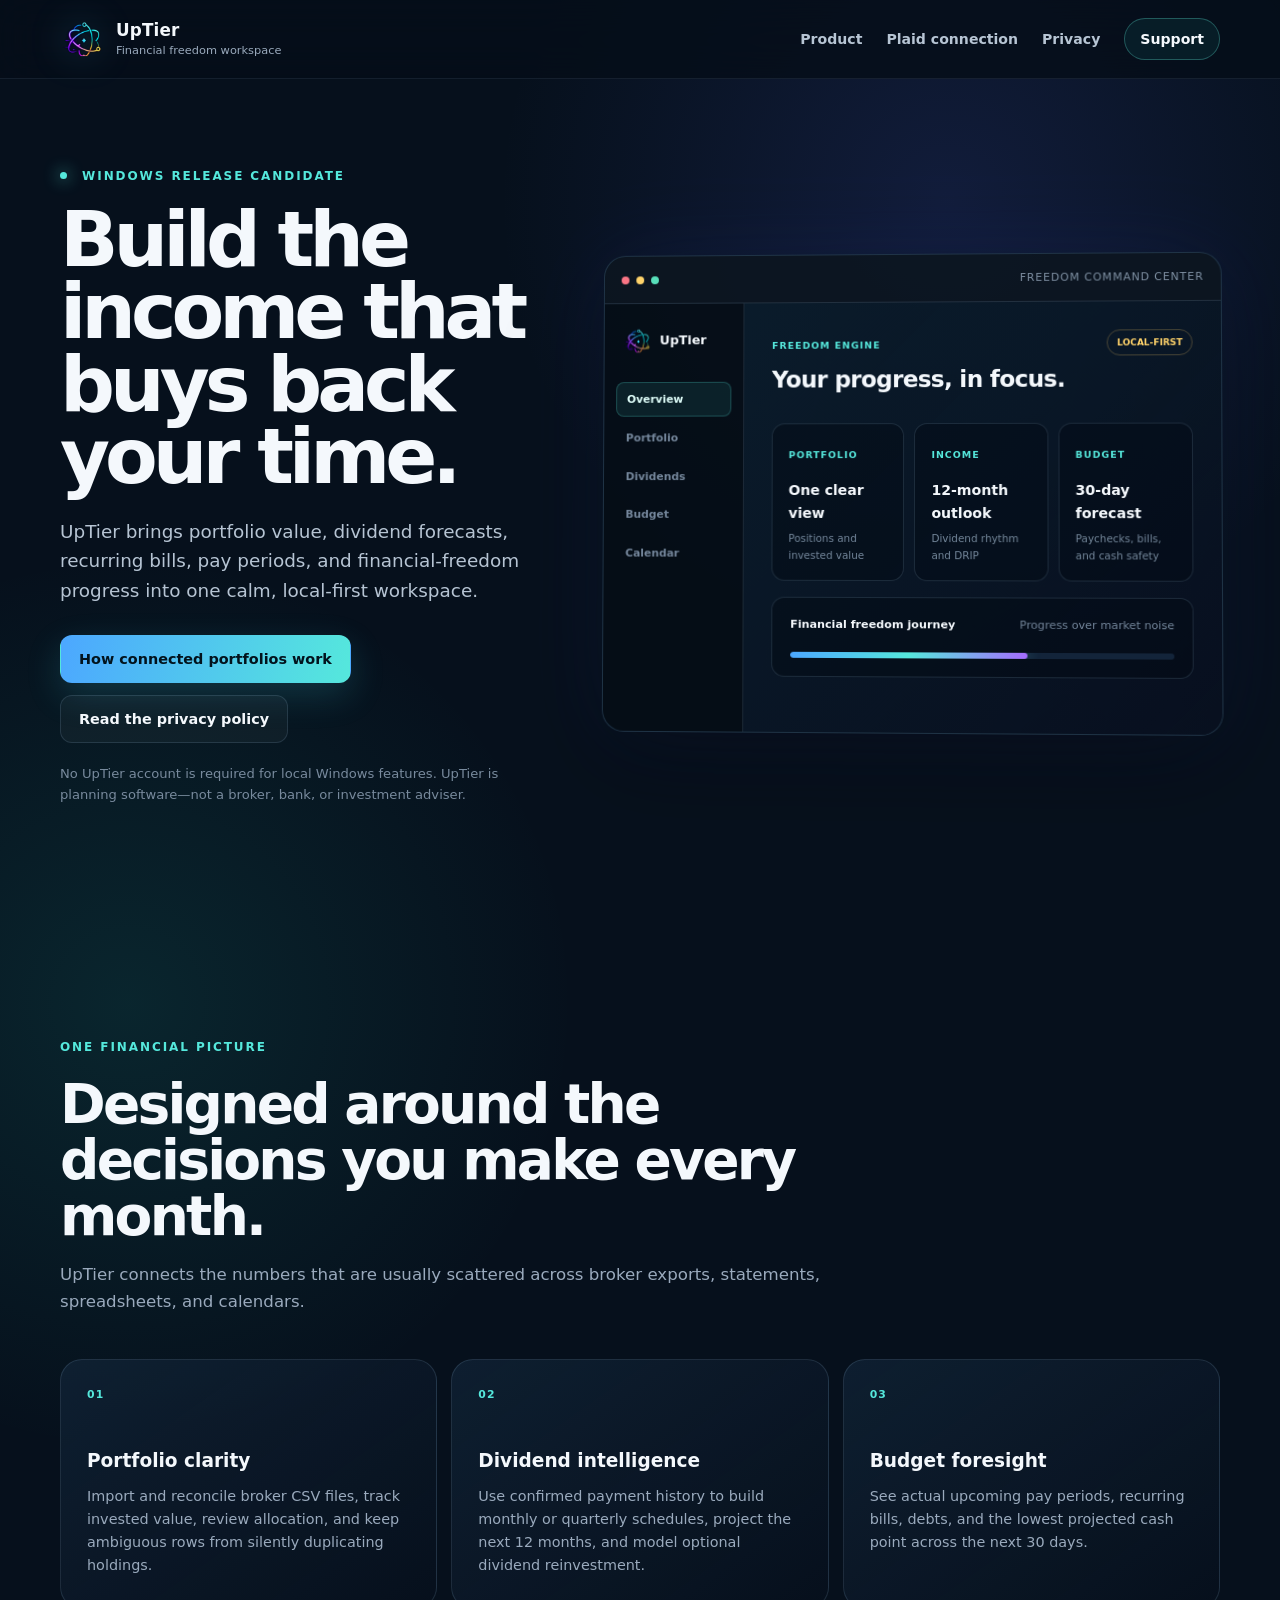
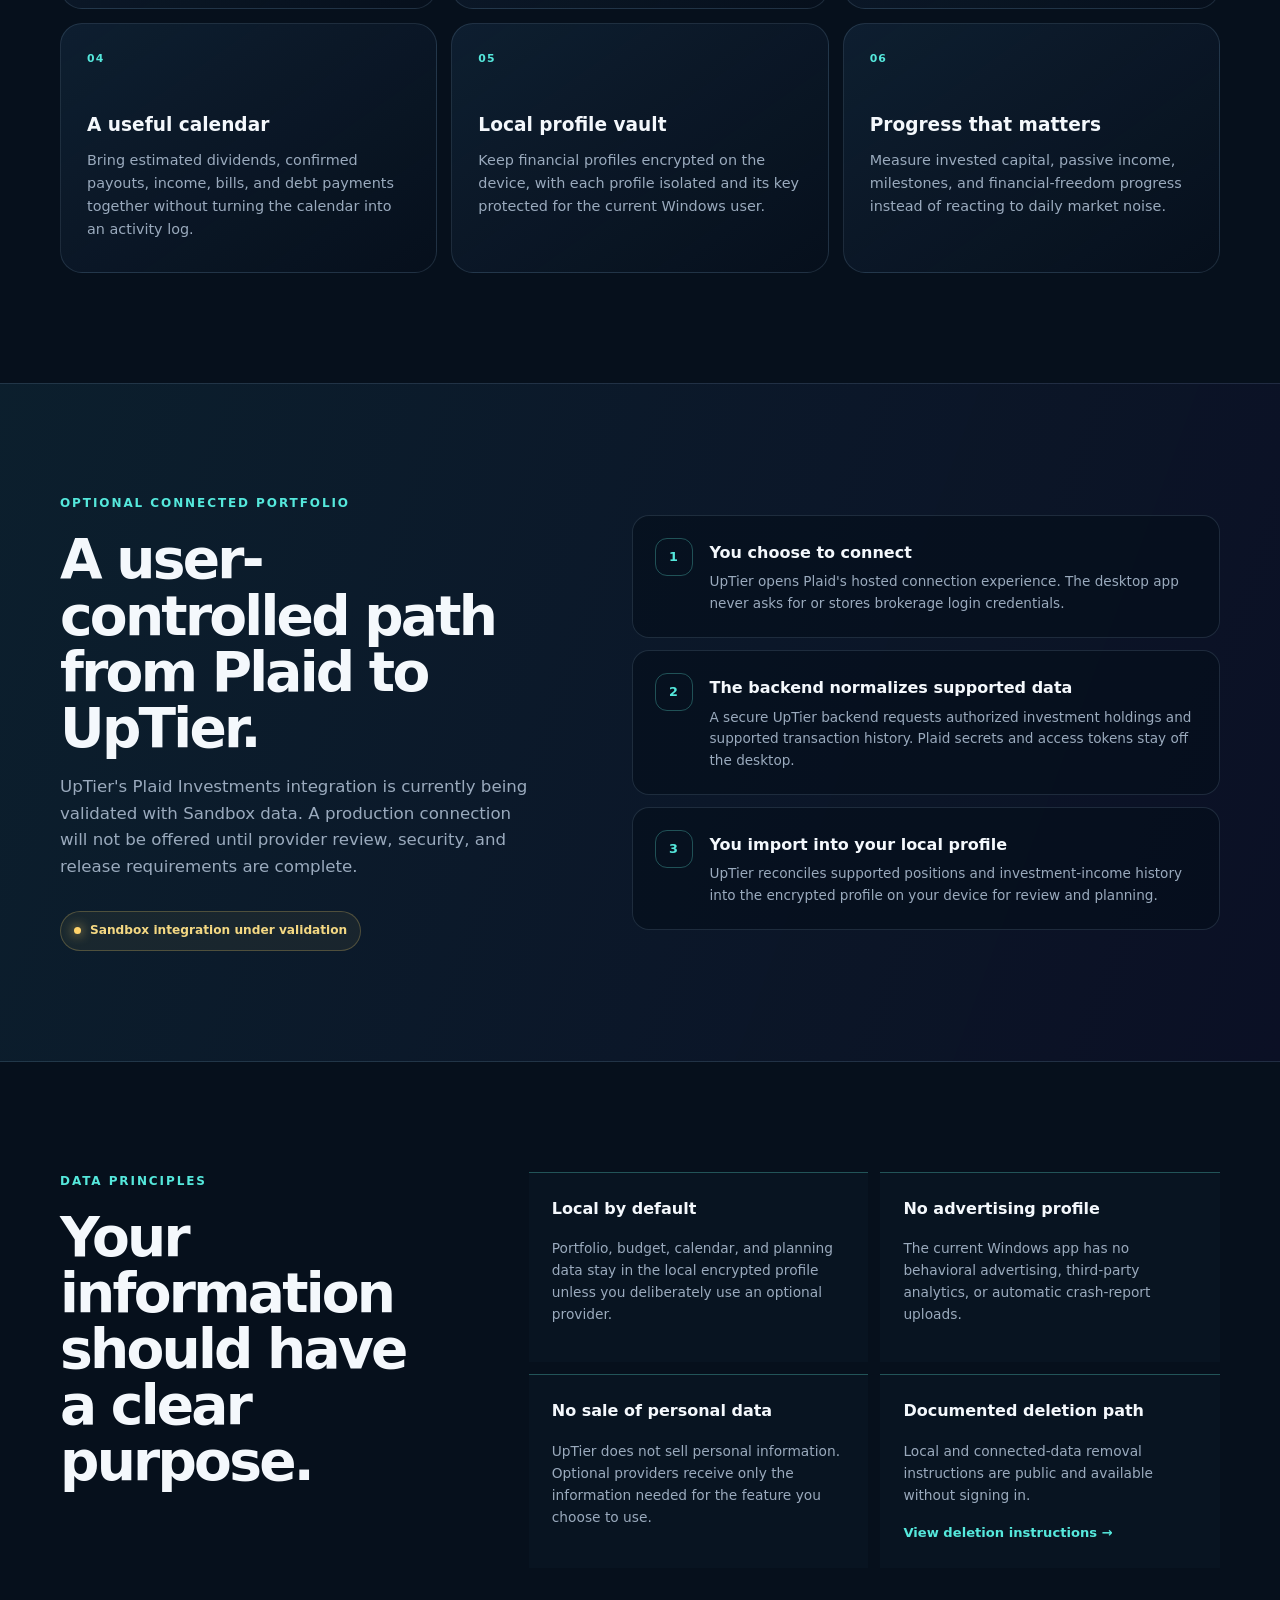
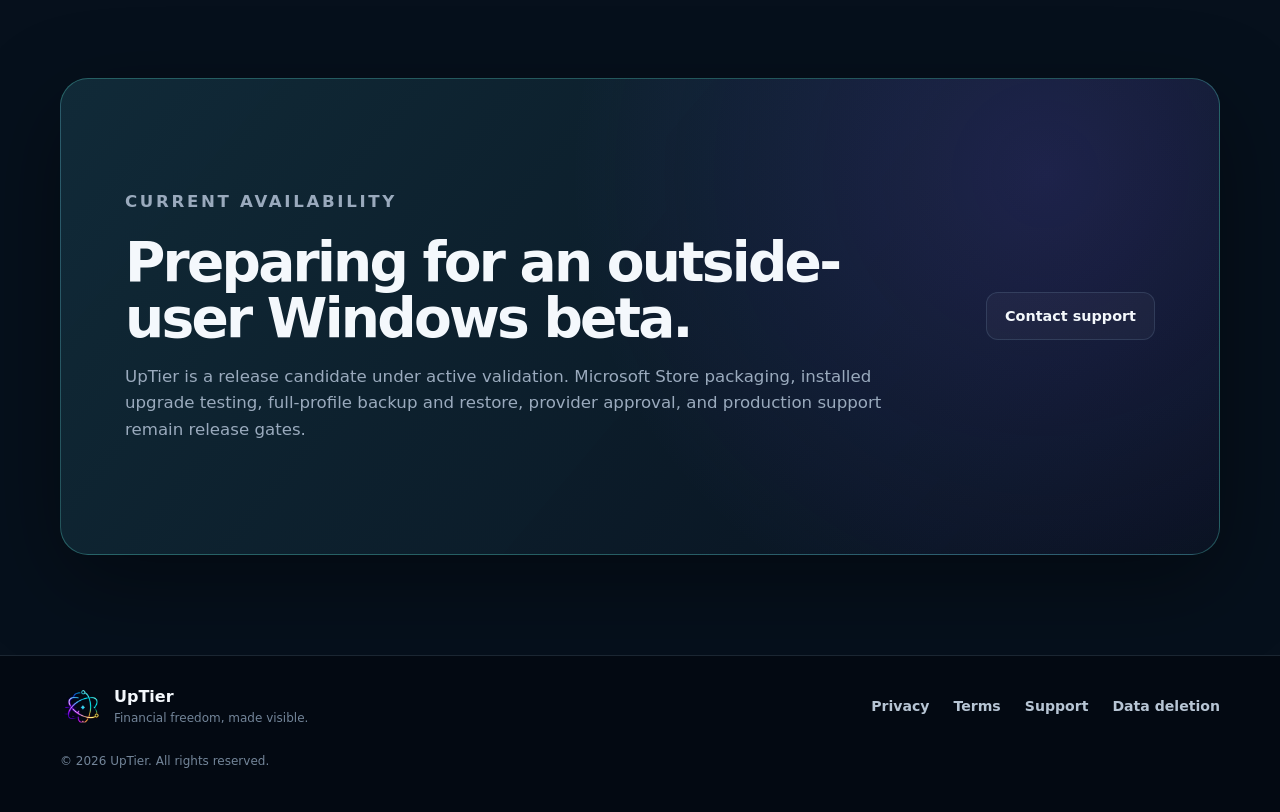
==== index.html @ ca370912 "Publish UpTier public website" ====
<!doctype html>
<html lang="en">
  <head>
    <meta charset="utf-8" />
    <meta name="viewport" content="width=device-width, initial-scale=1" />
    <meta name="theme-color" content="#07111f" />
    <meta name="description" content="UpTier is a local-first financial freedom workspace for portfolio, dividend, budget, and calendar planning." />
    <meta property="og:title" content="UpTier | Financial freedom, made visible" />
    <meta property="og:description" content="A local-first Windows workspace for understanding your portfolio, dividend income, budget, and progress." />
    <meta property="og:type" content="website" />
    <meta property="og:url" content="https://dhunter6409.github.io/uptier-site/" />
    <meta property="og:image" content="https://dhunter6409.github.io/uptier-site/assets/uptier-mark.png" />
    <link rel="canonical" href="https://dhunter6409.github.io/uptier-site/" />
    <link rel="icon" type="image/png" href="assets/uptier-mark.png" />
    <link rel="stylesheet" href="styles.css" />
    <title>UpTier | Financial freedom, made visible</title>
  </head>
  <body>
    <a class="skip-link" href="#main">Skip to content</a>
    <header class="site-header">
      <div class="shell nav-wrap">
        <a class="brand" href="./" aria-label="UpTier home">
          <img src="assets/uptier-mark.png" alt="" width="44" height="44" />
          <span><strong>UpTier</strong><small>Financial freedom workspace</small></span>
        </a>
        <nav aria-label="Primary navigation">
          <a href="#product">Product</a>
          <a href="#plaid">Plaid connection</a>
          <a href="privacy/">Privacy</a>
          <a class="nav-cta" href="support/">Support</a>
        </nav>
      </div>
    </header>

    <main id="main">
      <section class="hero shell">
        <div class="hero-copy">
          <p class="eyebrow"><span></span> Windows release candidate</p>
          <h1>Build the income that buys back your time.</h1>
          <p class="hero-lede">UpTier brings portfolio value, dividend forecasts, recurring bills, pay periods, and financial-freedom progress into one calm, local-first workspace.</p>
          <div class="actions">
            <a class="button primary" href="#plaid">How connected portfolios work</a>
            <a class="button secondary" href="privacy/">Read the privacy policy</a>
          </div>
          <p class="hero-note">No UpTier account is required for local Windows features. UpTier is planning software—not a broker, bank, or investment adviser.</p>
        </div>

        <div class="product-window" aria-label="Illustration of the UpTier product workspace">
          <div class="window-bar"><i></i><i></i><i></i><span>Freedom command center</span></div>
          <div class="window-body">
            <aside aria-hidden="true">
              <div class="mini-brand"><img src="assets/uptier-mark.png" alt="" /><b>UpTier</b></div>
              <span class="active">Overview</span><span>Portfolio</span><span>Dividends</span><span>Budget</span><span>Calendar</span>
            </aside>
            <div class="window-content">
              <div class="preview-heading"><div><small>FREEDOM ENGINE</small><h2>Your progress, in focus.</h2></div><b>Local-first</b></div>
              <div class="metric-grid">
                <article><small>PORTFOLIO</small><strong>One clear view</strong><span>Positions and invested value</span></article>
                <article><small>INCOME</small><strong>12-month outlook</strong><span>Dividend rhythm and DRIP</span></article>
                <article><small>BUDGET</small><strong>30-day forecast</strong><span>Paychecks, bills, and cash safety</span></article>
              </div>
              <div class="preview-track"><div class="track-label"><b>Financial freedom journey</b><span>Progress over market noise</span></div><div class="track-line"><i></i></div></div>
            </div>
          </div>
        </div>
      </section>

      <section id="product" class="section shell">
        <div class="section-heading">
          <p class="eyebrow">ONE FINANCIAL PICTURE</p>
          <h2>Designed around the decisions you make every month.</h2>
          <p>UpTier connects the numbers that are usually scattered across broker exports, statements, spreadsheets, and calendars.</p>
        </div>
        <div class="feature-grid">
          <article class="feature-card"><span class="feature-number">01</span><h3>Portfolio clarity</h3><p>Import and reconcile broker CSV files, track invested value, review allocation, and keep ambiguous rows from silently duplicating holdings.</p></article>
          <article class="feature-card"><span class="feature-number">02</span><h3>Dividend intelligence</h3><p>Use confirmed payment history to build monthly or quarterly schedules, project the next 12 months, and model optional dividend reinvestment.</p></article>
          <article class="feature-card"><span class="feature-number">03</span><h3>Budget foresight</h3><p>See actual upcoming pay periods, recurring bills, debts, and the lowest projected cash point across the next 30 days.</p></article>
          <article class="feature-card"><span class="feature-number">04</span><h3>A useful calendar</h3><p>Bring estimated dividends, confirmed payouts, income, bills, and debt payments together without turning the calendar into an activity log.</p></article>
          <article class="feature-card"><span class="feature-number">05</span><h3>Local profile vault</h3><p>Keep financial profiles encrypted on the device, with each profile isolated and its key protected for the current Windows user.</p></article>
          <article class="feature-card"><span class="feature-number">06</span><h3>Progress that matters</h3><p>Measure invested capital, passive income, milestones, and financial-freedom progress instead of reacting to daily market noise.</p></article>
        </div>
      </section>

      <section id="plaid" class="section plaid-section">
        <div class="shell plaid-layout">
          <div>
            <p class="eyebrow">OPTIONAL CONNECTED PORTFOLIO</p>
            <h2>A user-controlled path from Plaid to UpTier.</h2>
            <p class="section-copy">UpTier's Plaid Investments integration is currently being validated with Sandbox data. A production connection will not be offered until provider review, security, and release requirements are complete.</p>
            <div class="status-pill"><span></span> Sandbox integration under validation</div>
          </div>
          <ol class="connection-steps">
            <li><span>1</span><div><h3>You choose to connect</h3><p>UpTier opens Plaid's hosted connection experience. The desktop app never asks for or stores brokerage login credentials.</p></div></li>
            <li><span>2</span><div><h3>The backend normalizes supported data</h3><p>A secure UpTier backend requests authorized investment holdings and supported transaction history. Plaid secrets and access tokens stay off the desktop.</p></div></li>
            <li><span>3</span><div><h3>You import into your local profile</h3><p>UpTier reconciles supported positions and investment-income history into the encrypted profile on your device for review and planning.</p></div></li>
          </ol>
        </div>
      </section>

      <section class="section shell trust-layout">
        <div class="section-heading compact"><p class="eyebrow">DATA PRINCIPLES</p><h2>Your information should have a clear purpose.</h2></div>
        <div class="trust-grid">
          <article><h3>Local by default</h3><p>Portfolio, budget, calendar, and planning data stay in the local encrypted profile unless you deliberately use an optional provider.</p></article>
          <article><h3>No advertising profile</h3><p>The current Windows app has no behavioral advertising, third-party analytics, or automatic crash-report uploads.</p></article>
          <article><h3>No sale of personal data</h3><p>UpTier does not sell personal information. Optional providers receive only the information needed for the feature you choose to use.</p></article>
          <article><h3>Documented deletion path</h3><p>Local and connected-data removal instructions are public and available without signing in.</p><a href="data-deletion/">View deletion instructions →</a></article>
        </div>
      </section>

      <section class="section shell readiness-card">
        <div><p class="eyebrow">CURRENT AVAILABILITY</p><h2>Preparing for an outside-user Windows beta.</h2><p>UpTier is a release candidate under active validation. Microsoft Store packaging, installed upgrade testing, full-profile backup and restore, provider approval, and production support remain release gates.</p></div>
        <a class="button secondary" href="support/">Contact support</a>
      </section>
    </main>

    <footer>
      <div class="shell footer-grid">
        <div class="footer-brand"><img src="assets/uptier-mark.png" alt="" width="42" height="42" /><div><b>UpTier</b><span>Financial freedom, made visible.</span></div></div>
        <nav aria-label="Legal and support"><a href="privacy/">Privacy</a><a href="terms/">Terms</a><a href="support/">Support</a><a href="data-deletion/">Data deletion</a></nav>
        <p>© 2026 UpTier. All rights reserved.</p>
      </div>
    </footer>
  </body>
</html>
---- styles.css ----
:root {
  --bg: #06101c;
  --bg-deep: #030912;
  --surface: rgba(13, 27, 45, .78);
  --surface-solid: #0c1a2b;
  --line: rgba(152, 183, 215, .16);
  --line-strong: rgba(92, 231, 214, .3);
  --text: #f4f8fc;
  --muted: #9aaabd;
  --cyan: #55e8dc;
  --blue: #4ca7ff;
  --violet: #a66cff;
  --gold: #ffd36a;
  --shadow: 0 28px 90px rgba(0, 0, 0, .38);
  --radius: 22px;
  font-family: Inter, ui-sans-serif, system-ui, -apple-system, BlinkMacSystemFont, "Segoe UI", sans-serif;
  color: var(--text);
  background: var(--bg);
  color-scheme: dark;
}

* { box-sizing: border-box; }
html { scroll-behavior: smooth; }
body { margin: 0; min-width: 320px; background: radial-gradient(circle at 74% 5%, rgba(69, 84, 198, .18), transparent 28rem), radial-gradient(circle at 10% 25%, rgba(37, 212, 191, .11), transparent 28rem), var(--bg); line-height: 1.6; }
a { color: inherit; }
img { display: block; max-width: 100%; }
.shell { width: min(1160px, calc(100% - 40px)); margin-inline: auto; }
.skip-link { position: fixed; left: 12px; top: -80px; z-index: 20; padding: 10px 14px; border-radius: 8px; background: white; color: #07111f; }
.skip-link:focus { top: 12px; }

.site-header { position: sticky; top: 0; z-index: 10; border-bottom: 1px solid rgba(159, 189, 219, .1); background: rgba(5, 14, 25, .82); backdrop-filter: blur(20px); }
.nav-wrap { min-height: 78px; display: flex; align-items: center; justify-content: space-between; gap: 28px; }
.brand { display: inline-flex; align-items: center; gap: 12px; text-decoration: none; }
.brand img { filter: drop-shadow(0 0 18px rgba(90, 220, 255, .28)); }
.brand span { display: grid; line-height: 1.15; }
.brand strong { font-size: 1.05rem; letter-spacing: .01em; }
.brand small { margin-top: 4px; color: var(--muted); font-size: .71rem; }
.site-header nav, footer nav { display: flex; flex-wrap: wrap; align-items: center; gap: 24px; }
.site-header nav a, footer nav a { color: #b7c5d4; font-size: .88rem; font-weight: 650; text-decoration: none; }
.site-header nav a:hover, .site-header nav a:focus-visible, footer nav a:hover, footer nav a:focus-visible { color: var(--cyan); }
.site-header .nav-cta { padding: 9px 15px; border: 1px solid var(--line-strong); border-radius: 999px; color: var(--text); background: rgba(53, 221, 204, .07); }

.hero { min-height: 760px; display: grid; grid-template-columns: .86fr 1.14fr; align-items: center; gap: 72px; padding-block: 88px 110px; }
.eyebrow { margin: 0 0 18px; color: var(--cyan); font-size: .75rem; font-weight: 850; letter-spacing: .16em; text-transform: uppercase; }
.eyebrow span { display: inline-block; width: 7px; height: 7px; margin: 0 9px 1px 0; border-radius: 50%; background: var(--cyan); box-shadow: 0 0 16px var(--cyan); }
h1, h2, h3, p { margin-top: 0; }
h1 { max-width: 680px; margin-bottom: 24px; font-size: clamp(3.2rem, 6vw, 5.8rem); line-height: .94; letter-spacing: -.065em; }
.hero-lede { max-width: 610px; margin-bottom: 30px; color: #b6c4d3; font-size: 1.15rem; }
.actions { display: flex; flex-wrap: wrap; gap: 12px; margin-bottom: 20px; }
.button { display: inline-flex; align-items: center; justify-content: center; min-height: 48px; padding: 11px 18px; border: 1px solid transparent; border-radius: 12px; font-size: .9rem; font-weight: 800; text-decoration: none; transition: transform .18s ease, border-color .18s ease, background .18s ease; }
.button:hover { transform: translateY(-2px); }
.button:focus-visible, a:focus-visible { outline: 3px solid rgba(85, 232, 220, .45); outline-offset: 3px; }
.button.primary { background: linear-gradient(105deg, var(--blue), var(--cyan)); color: #02131d; box-shadow: 0 12px 35px rgba(61, 203, 220, .18); }
.button.secondary { border-color: var(--line); background: rgba(255, 255, 255, .035); color: var(--text); }
.hero-note { max-width: 600px; color: #788a9d; font-size: .82rem; }

.product-window { overflow: hidden; transform: perspective(1200px) rotateY(-2deg) rotateX(1deg); border: 1px solid rgba(125, 181, 222, .22); border-radius: 22px; background: rgba(5, 14, 26, .88); box-shadow: var(--shadow), 0 0 90px rgba(67, 93, 227, .12); }
.window-bar { height: 48px; display: flex; align-items: center; gap: 7px; padding: 0 17px; border-bottom: 1px solid var(--line); background: rgba(255, 255, 255, .025); }
.window-bar i { width: 8px; height: 8px; border-radius: 50%; background: #415167; }
.window-bar i:nth-child(1) { background: #fa7585; }.window-bar i:nth-child(2) { background: #ffd36a; }.window-bar i:nth-child(3) { background: #58dfba; }
.window-bar span { margin-left: auto; color: #7f90a3; font-size: .68rem; letter-spacing: .08em; text-transform: uppercase; }
.window-body { min-height: 430px; display: grid; grid-template-columns: 142px 1fr; }
.window-body aside { display: flex; flex-direction: column; gap: 5px; padding: 20px 12px; border-right: 1px solid var(--line); background: rgba(0, 0, 0, .12); }
.mini-brand { display: flex; align-items: center; gap: 8px; margin: 2px 6px 22px; font-size: .8rem; }.mini-brand img { width: 30px; height: 30px; }
.window-body aside > span { padding: 8px 10px; border-radius: 8px; color: #73859a; font-size: .68rem; font-weight: 750; }.window-body aside > span.active { border: 1px solid rgba(84, 231, 218, .24); background: rgba(84, 231, 218, .09); color: #dffefa; }
.window-content { padding: 28px; background: linear-gradient(135deg, rgba(11, 32, 48, .72), rgba(10, 16, 37, .45)); }
.preview-heading { display: flex; align-items: flex-start; justify-content: space-between; gap: 16px; margin-bottom: 26px; }.preview-heading small, .metric-grid small { color: var(--cyan); font-size: .59rem; font-weight: 850; letter-spacing: .11em; }.preview-heading h2 { margin: 4px 0 0; font-size: 1.45rem; letter-spacing: -.03em; }.preview-heading > b { padding: 5px 9px; border: 1px solid rgba(255, 211, 106, .25); border-radius: 999px; color: var(--gold); font-size: .56rem; text-transform: uppercase; }
.metric-grid { display: grid; grid-template-columns: repeat(3, 1fr); gap: 10px; }.metric-grid article { min-height: 132px; padding: 16px; border: 1px solid var(--line); border-radius: 13px; background: rgba(2, 9, 18, .42); }.metric-grid strong, .metric-grid span { display: block; }.metric-grid strong { margin: 14px 0 6px; font-size: .88rem; }.metric-grid span { color: #73869a; font-size: .65rem; }
.preview-track { margin-top: 16px; padding: 18px; border: 1px solid var(--line); border-radius: 13px; background: rgba(2, 9, 18, .42); }.track-label { display: flex; justify-content: space-between; gap: 16px; font-size: .7rem; }.track-label span { color: #728499; }.track-line { height: 6px; margin-top: 18px; overflow: hidden; border-radius: 99px; background: #13243a; }.track-line i { display: block; width: 62%; height: 100%; border-radius: inherit; background: linear-gradient(90deg, var(--blue), var(--cyan), var(--violet)); box-shadow: 0 0 14px rgba(87, 223, 221, .45); }

.section { padding-block: 110px; }
.section-heading { max-width: 760px; margin-bottom: 44px; }.section-heading.compact { max-width: 620px; }
.section-heading h2, .plaid-layout h2, .readiness-card h2, .legal h1 { margin-bottom: 18px; font-size: clamp(2.25rem, 4.3vw, 4rem); line-height: 1.02; letter-spacing: -.05em; }
.section-heading > p:last-child, .section-copy, .readiness-card p { color: var(--muted); font-size: 1.04rem; }
.feature-grid { display: grid; grid-template-columns: repeat(3, 1fr); gap: 14px; }
.feature-card { min-height: 250px; padding: 26px; border: 1px solid var(--line); border-radius: var(--radius); background: linear-gradient(145deg, rgba(18, 37, 57, .7), rgba(7, 16, 29, .58)); }
.feature-number { display: block; margin-bottom: 42px; color: var(--cyan); font-size: .68rem; font-weight: 850; letter-spacing: .1em; }.feature-card h3 { margin-bottom: 10px; font-size: 1.16rem; }.feature-card p { margin-bottom: 0; color: var(--muted); font-size: .9rem; }

.plaid-section { border-block: 1px solid var(--line); background: linear-gradient(110deg, rgba(23, 62, 81, .32), rgba(20, 17, 54, .35)); }
.plaid-layout { display: grid; grid-template-columns: .9fr 1.1fr; gap: 90px; align-items: center; }
.status-pill { display: inline-flex; align-items: center; gap: 9px; margin-top: 14px; padding: 9px 13px; border: 1px solid rgba(255, 211, 106, .24); border-radius: 999px; color: #f4d883; background: rgba(255, 211, 106, .06); font-size: .76rem; font-weight: 750; }.status-pill span { width: 7px; height: 7px; border-radius: 50%; background: var(--gold); box-shadow: 0 0 12px var(--gold); }
.connection-steps { display: grid; gap: 12px; margin: 0; padding: 0; list-style: none; }.connection-steps li { display: grid; grid-template-columns: 38px 1fr; gap: 17px; padding: 22px; border: 1px solid var(--line); border-radius: 17px; background: rgba(4, 13, 24, .55); }.connection-steps li > span { width: 38px; height: 38px; display: grid; place-items: center; border: 1px solid var(--line-strong); border-radius: 12px; color: var(--cyan); font-size: .8rem; font-weight: 850; }.connection-steps h3 { margin: 2px 0 6px; font-size: 1rem; }.connection-steps p { margin: 0; color: var(--muted); font-size: .85rem; }

.trust-layout { display: grid; grid-template-columns: .72fr 1.28fr; gap: 80px; }.trust-grid { display: grid; grid-template-columns: 1fr 1fr; gap: 12px; }.trust-grid article { padding: 23px; border-top: 1px solid var(--line-strong); background: rgba(12, 27, 45, .34); }.trust-grid h3 { font-size: 1rem; }.trust-grid p { color: var(--muted); font-size: .86rem; }.trust-grid a { color: var(--cyan); font-size: .82rem; font-weight: 750; text-decoration: none; }
.readiness-card { display: flex; align-items: center; justify-content: space-between; gap: 50px; margin-bottom: 100px; padding-inline: clamp(26px, 5vw, 64px); border: 1px solid var(--line-strong); border-radius: 28px; background: radial-gradient(circle at 85% 20%, rgba(113, 77, 231, .19), transparent 45%), linear-gradient(130deg, rgba(22, 54, 68, .7), rgba(8, 17, 31, .8)); box-shadow: var(--shadow); }.readiness-card > div { max-width: 760px; }.readiness-card p:last-child { margin-bottom: 0; }

footer { border-top: 1px solid var(--line); background: var(--bg-deep); }.footer-grid { min-height: 150px; display: grid; grid-template-columns: 1fr auto; align-items: center; gap: 24px; padding-block: 28px; }.footer-brand { display: flex; align-items: center; gap: 12px; }.footer-brand div { display: grid; }.footer-brand span, footer p { color: #738599; font-size: .75rem; }.footer p { grid-column: 1 / -1; margin: 0; }

.legal-hero { padding-block: 92px 48px; border-bottom: 1px solid var(--line); background: radial-gradient(circle at 70% 0, rgba(84, 123, 255, .16), transparent 35rem); }.legal-hero .eyebrow { margin-bottom: 16px; }.legal-hero h1 { max-width: 850px; }.legal-hero p { max-width: 760px; color: var(--muted); font-size: 1.05rem; }
.legal { display: grid; grid-template-columns: minmax(0, 760px) 250px; justify-content: space-between; gap: 80px; padding-block: 70px 110px; }.legal-content section { margin-bottom: 45px; scroll-margin-top: 110px; }.legal-content h2 { margin-bottom: 12px; font-size: 1.45rem; letter-spacing: -.025em; }.legal-content h3 { margin: 26px 0 8px; font-size: 1rem; }.legal-content p, .legal-content li { color: #a9b7c6; }.legal-content ul, .legal-content ol { padding-left: 22px; }.legal-content li { margin-bottom: 8px; }.legal-content a { color: var(--cyan); }.legal-aside { align-self: start; position: sticky; top: 110px; padding: 20px; border: 1px solid var(--line); border-radius: 16px; background: var(--surface); }.legal-aside strong { display: block; margin-bottom: 10px; }.legal-aside a { display: block; padding: 6px 0; color: var(--muted); font-size: .84rem; text-decoration: none; }.legal-aside a:hover { color: var(--cyan); }.notice { padding: 18px 20px; border-left: 3px solid var(--gold); border-radius: 0 12px 12px 0; background: rgba(255, 211, 106, .06); color: #e6d49a !important; }.support-actions { display: flex; flex-wrap: wrap; gap: 12px; margin-block: 25px; }

@media (max-width: 980px) {
  .hero { grid-template-columns: 1fr; min-height: auto; gap: 56px; }.hero-copy { max-width: 760px; }.product-window { transform: none; }.feature-grid { grid-template-columns: repeat(2, 1fr); }.plaid-layout, .trust-layout { grid-template-columns: 1fr; gap: 48px; }.trust-layout .section-heading { margin-bottom: 0; }.legal { grid-template-columns: 1fr; }.legal-aside { position: static; order: -1; display: flex; flex-wrap: wrap; gap: 3px 20px; }.legal-aside strong { width: 100%; }.legal-aside a { display: inline-block; }
}

@media (max-width: 720px) {
  .shell { width: min(100% - 28px, 1160px); }.nav-wrap { min-height: auto; padding-block: 12px; align-items: flex-start; }.site-header nav { justify-content: flex-end; gap: 6px 14px; }.site-header nav a { font-size: .76rem; }.site-header .nav-cta { padding: 2px 0; border: 0; background: transparent; color: #b7c5d4; }.brand small { display: none; }.hero { padding-block: 64px 80px; }.hero h1 { font-size: clamp(3rem, 16vw, 4.7rem); }.window-body { grid-template-columns: 1fr; }.window-body aside { display: none; }.window-content { padding: 20px; }.metric-grid { grid-template-columns: 1fr; }.metric-grid article { min-height: auto; }.feature-grid, .trust-grid { grid-template-columns: 1fr; }.feature-card { min-height: 220px; }.section { padding-block: 82px; }.readiness-card { align-items: flex-start; flex-direction: column; margin-bottom: 70px; padding-block: 42px; }.footer-grid { grid-template-columns: 1fr; }.footer-grid nav { gap: 10px 20px; }.legal-hero { padding-block: 68px 38px; }.legal { gap: 35px; padding-block: 48px 80px; }
}

@media (prefers-reduced-motion: reduce) { html { scroll-behavior: auto; }.button { transition: none; } }
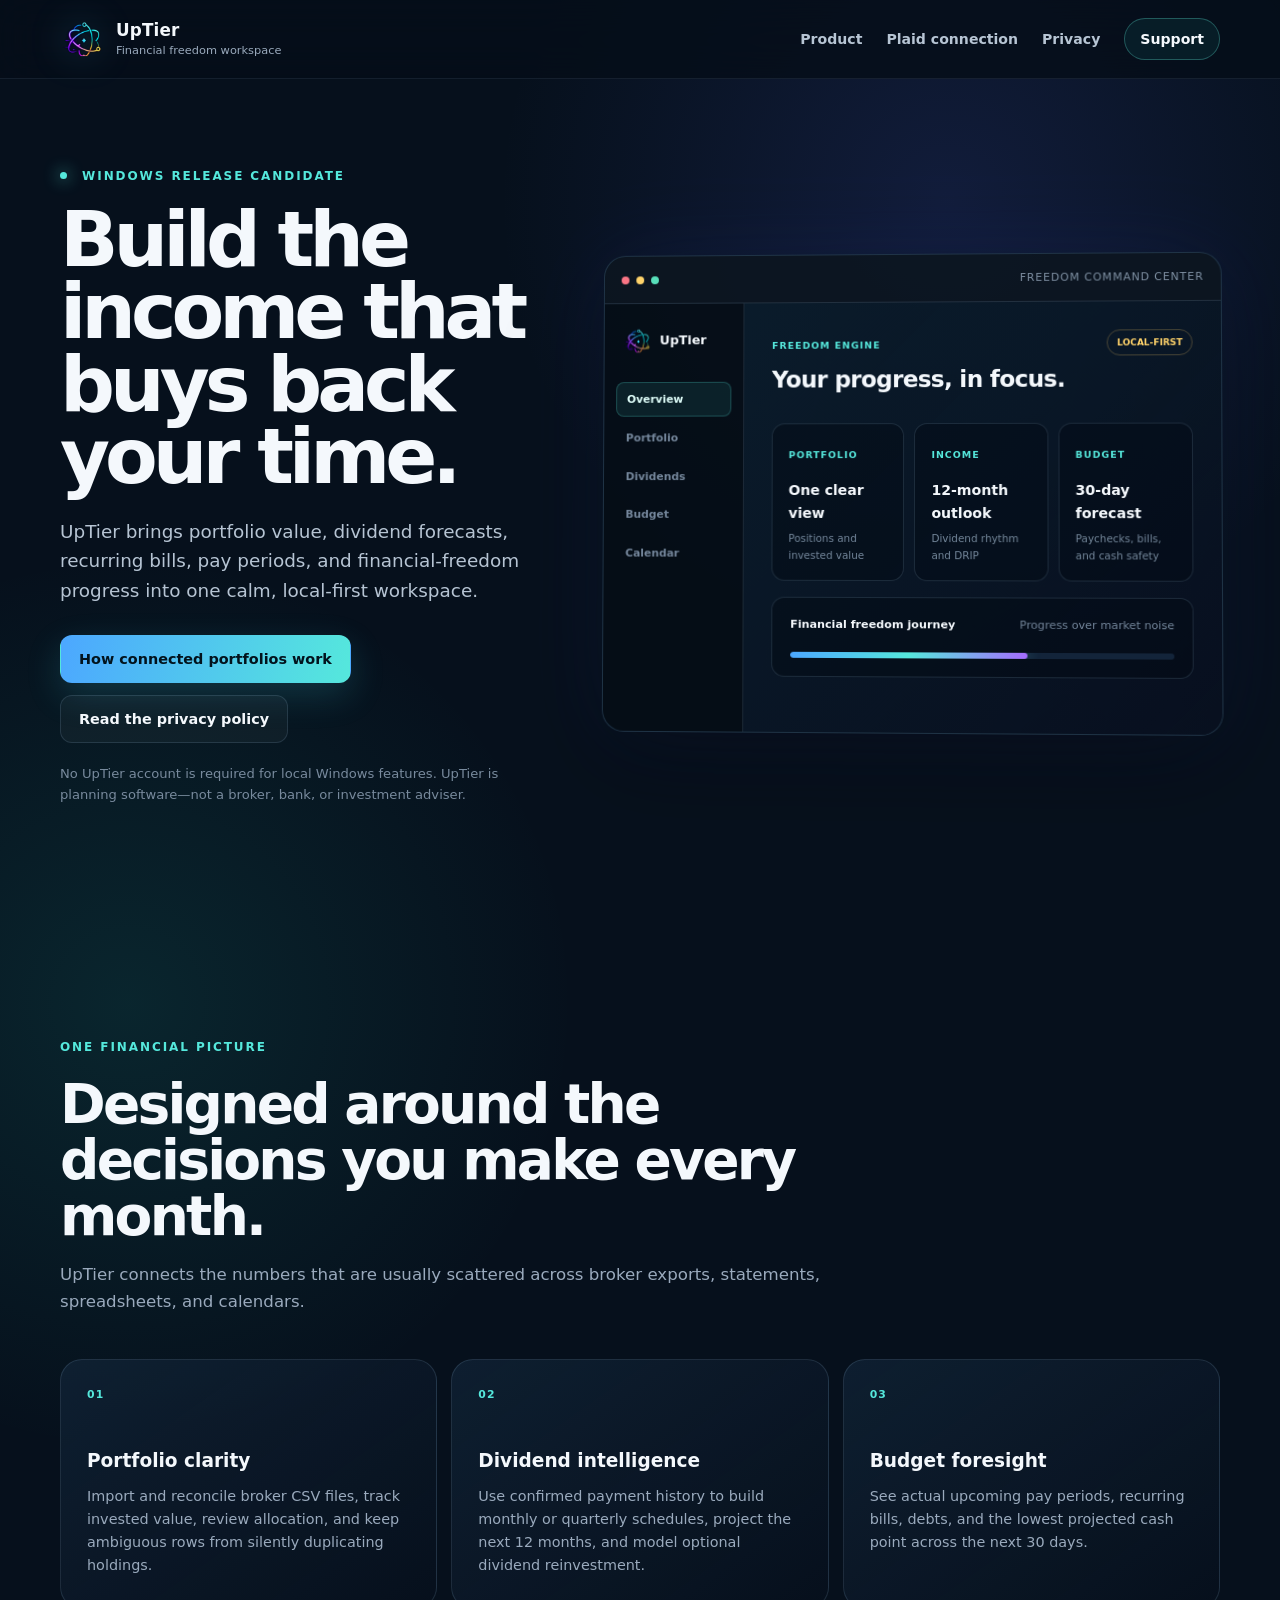
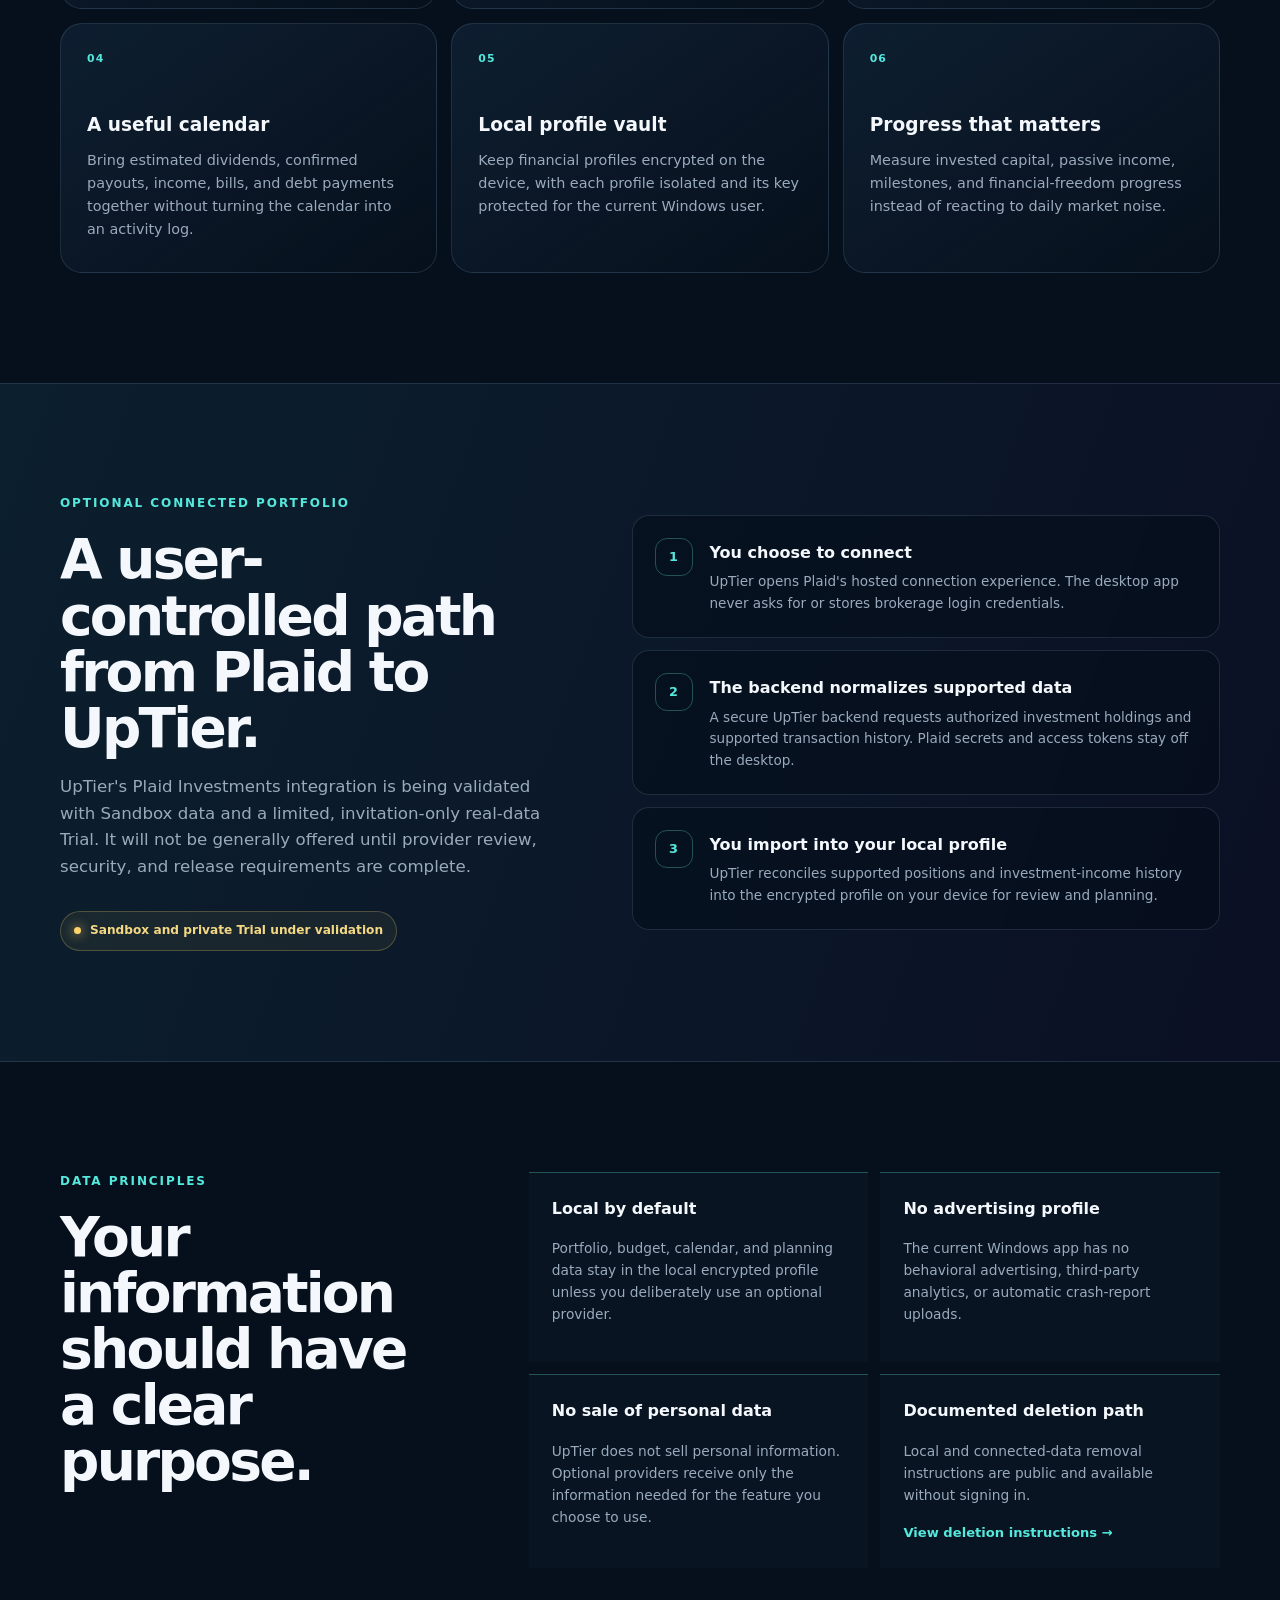
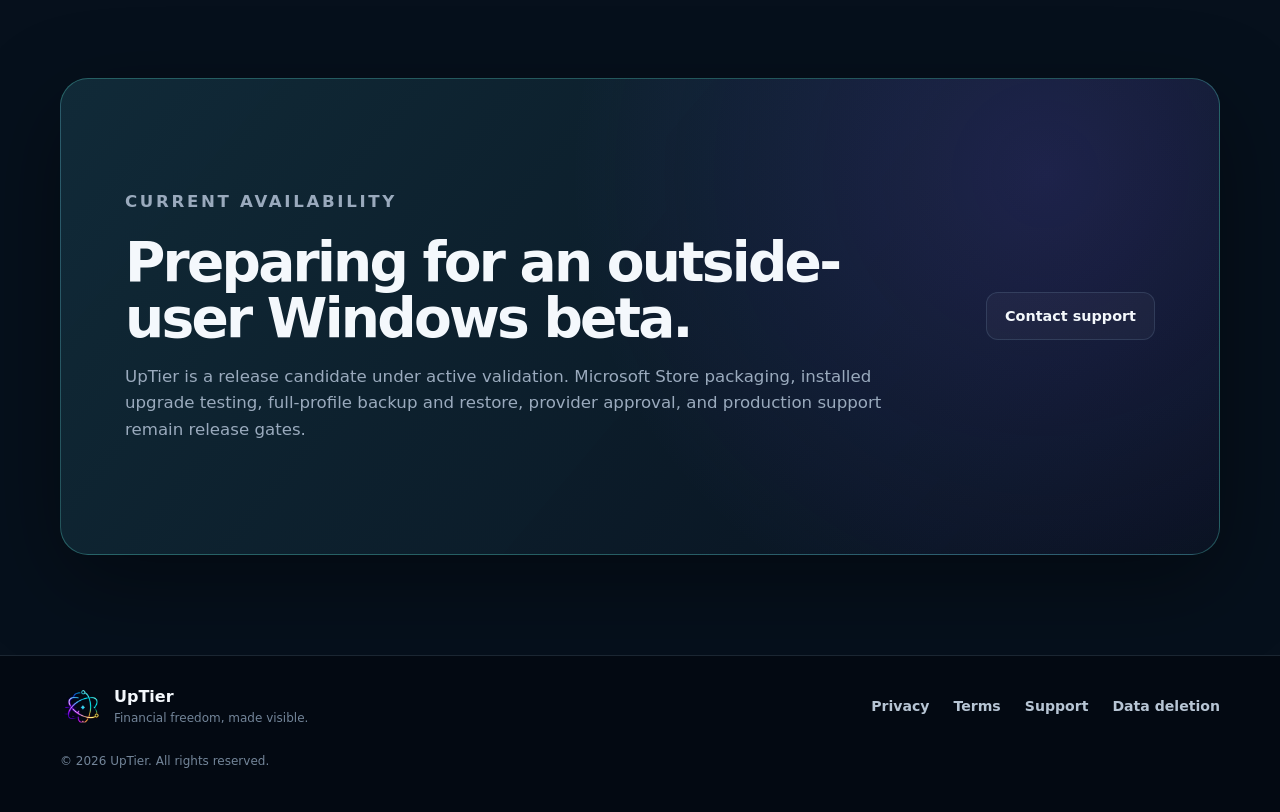
==== commit 1dca235f: "Update Plaid privacy and support disclosures" ====
--- a/index.html
+++ b/index.html
@@ -86,8 +86,8 @@
           <div>
             <p class="eyebrow">OPTIONAL CONNECTED PORTFOLIO</p>
             <h2>A user-controlled path from Plaid to UpTier.</h2>
-            <p class="section-copy">UpTier's Plaid Investments integration is currently being validated with Sandbox data. A production connection will not be offered until provider review, security, and release requirements are complete.</p>
-            <div class="status-pill"><span></span> Sandbox integration under validation</div>
+            <p class="section-copy">UpTier's Plaid Investments integration is being validated with Sandbox data and a limited, invitation-only real-data Trial. It will not be generally offered until provider review, security, and release requirements are complete.</p>
+            <div class="status-pill"><span></span> Sandbox and private Trial under validation</div>
           </div>
           <ol class="connection-steps">
             <li><span>1</span><div><h3>You choose to connect</h3><p>UpTier opens Plaid's hosted connection experience. The desktop app never asks for or stores brokerage login credentials.</p></div></li>
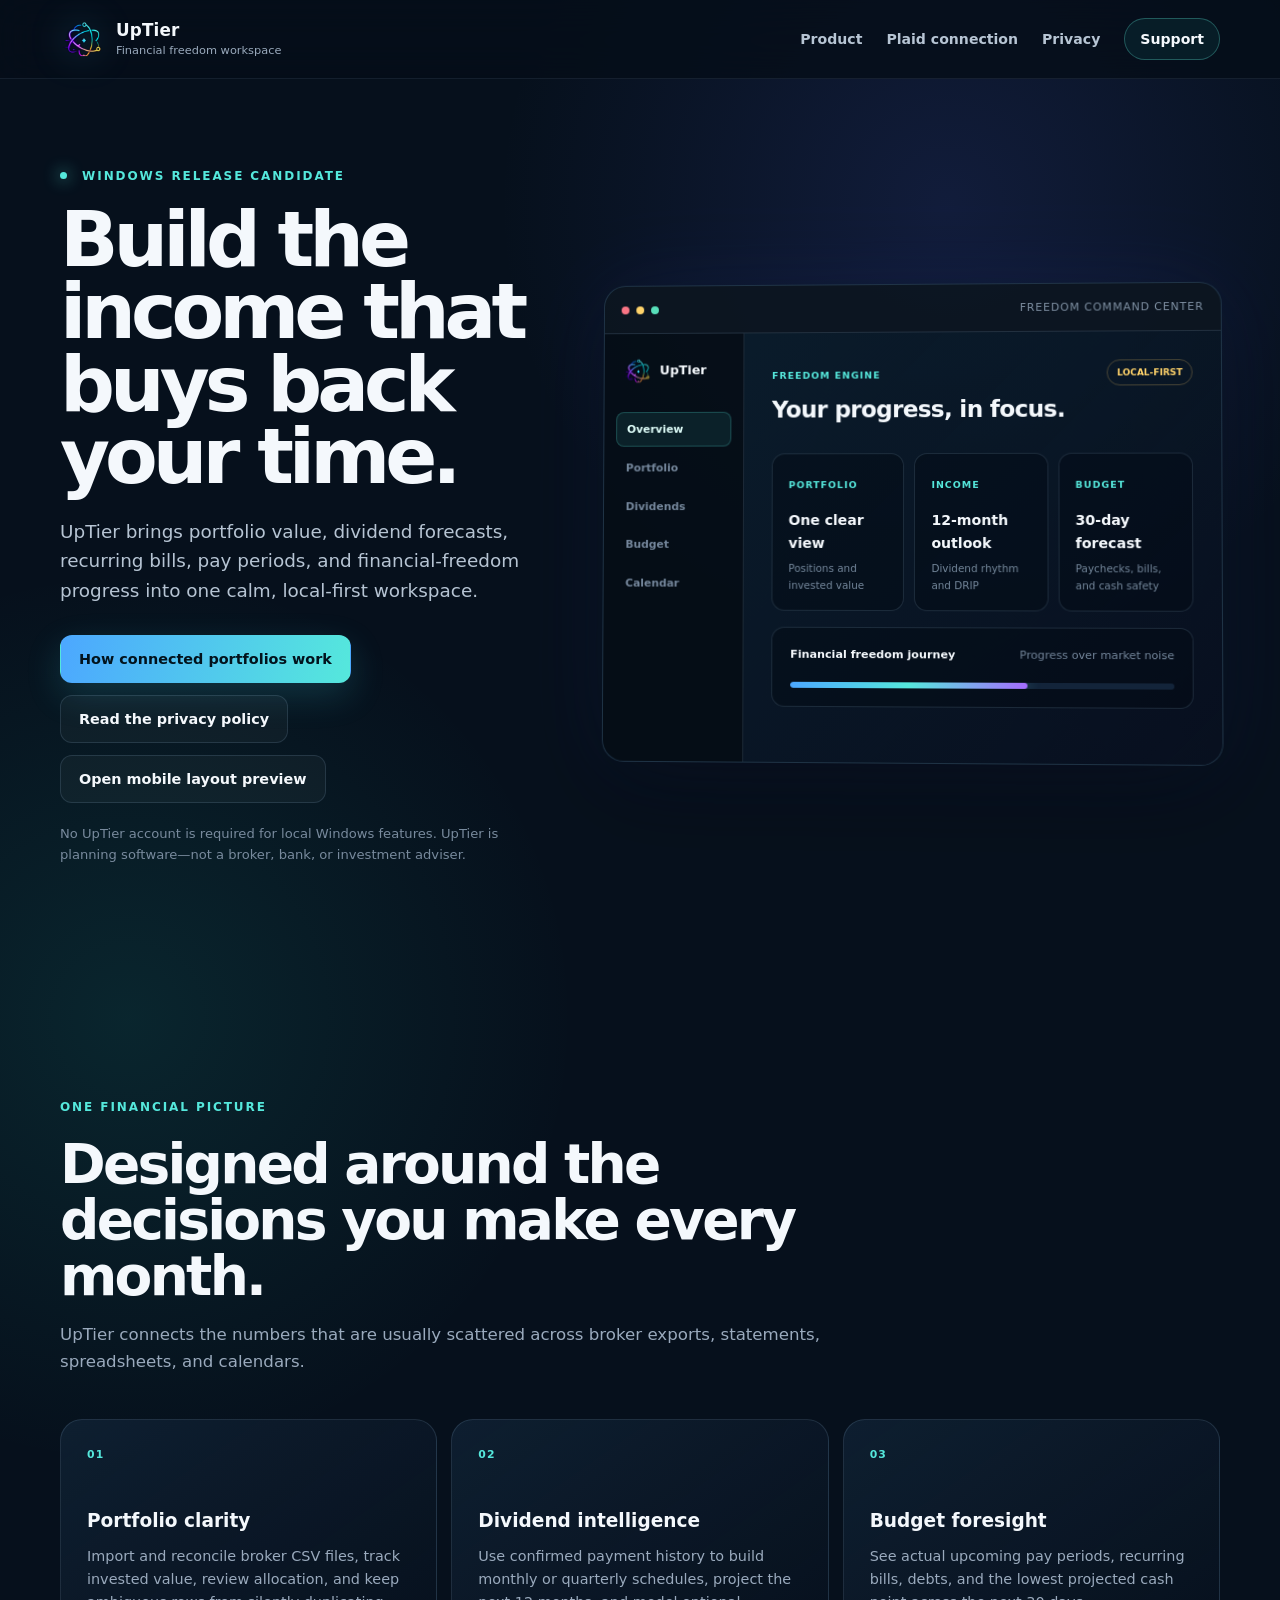
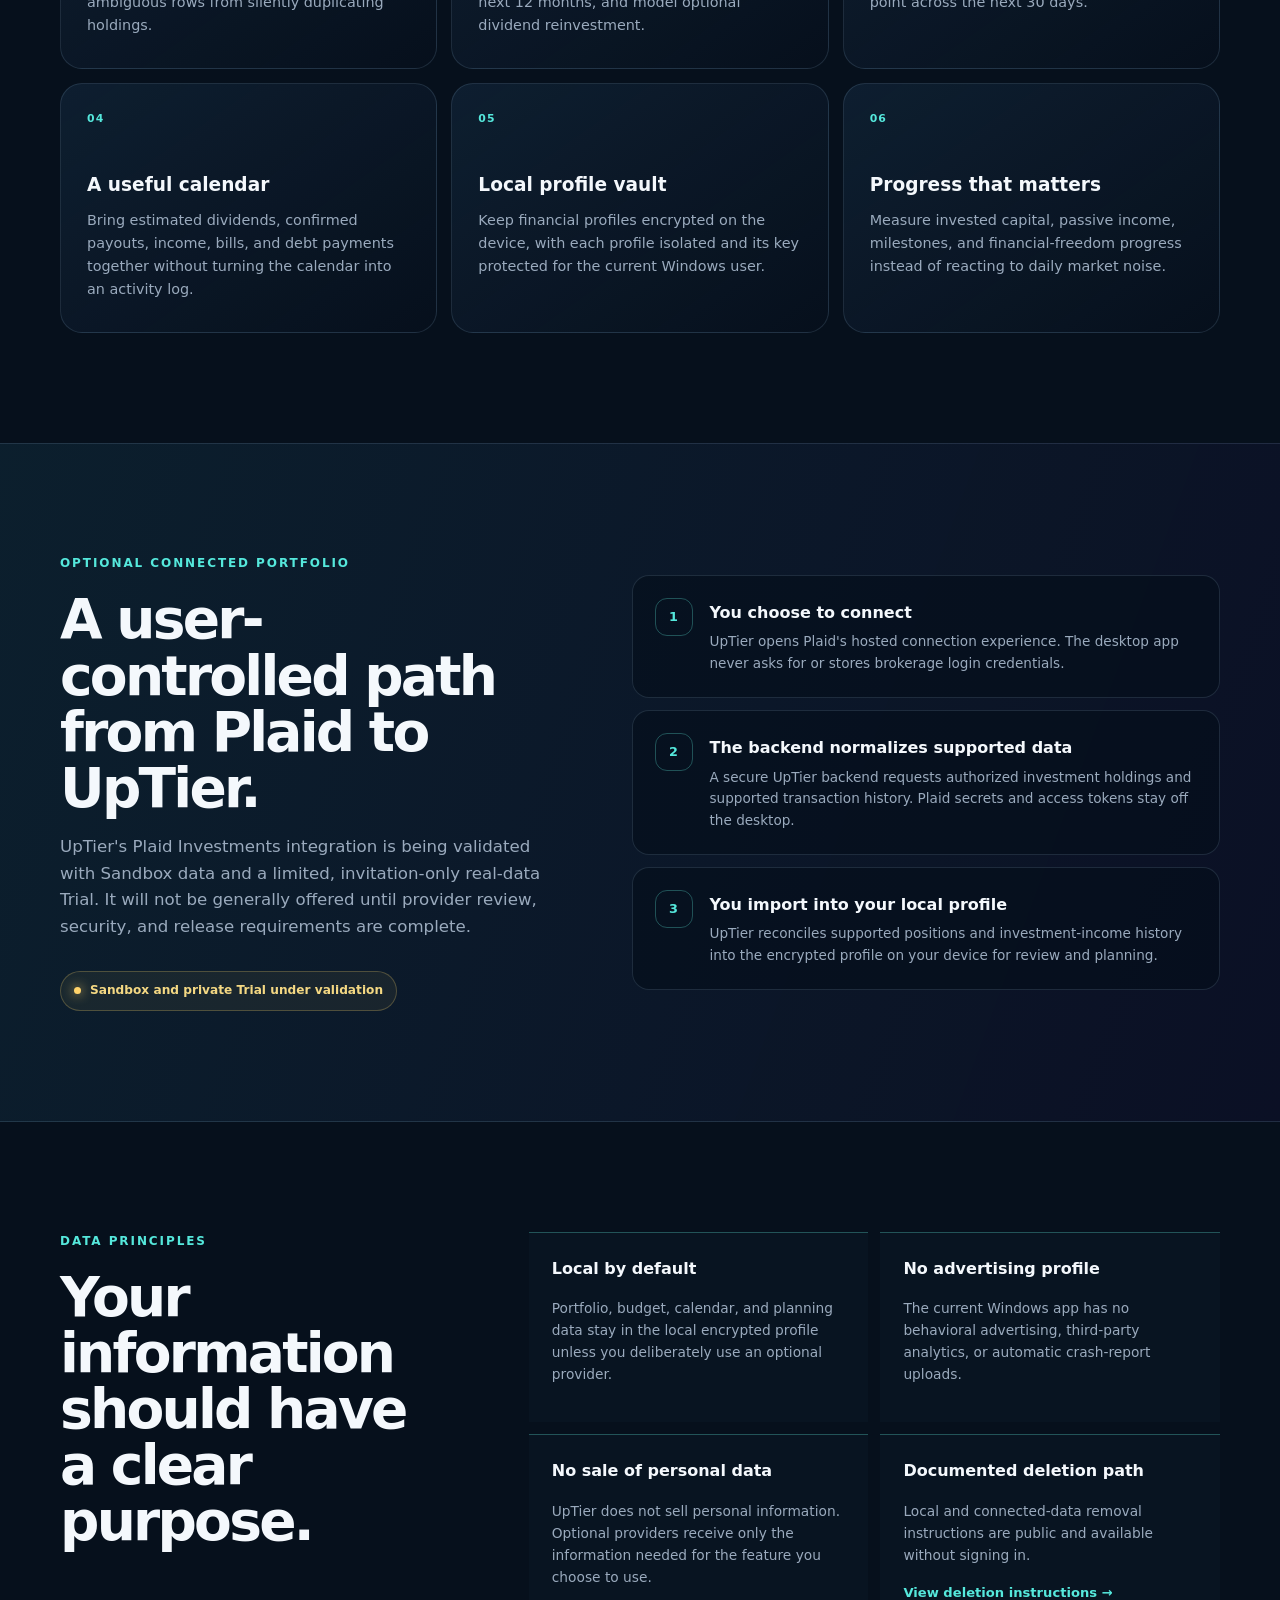
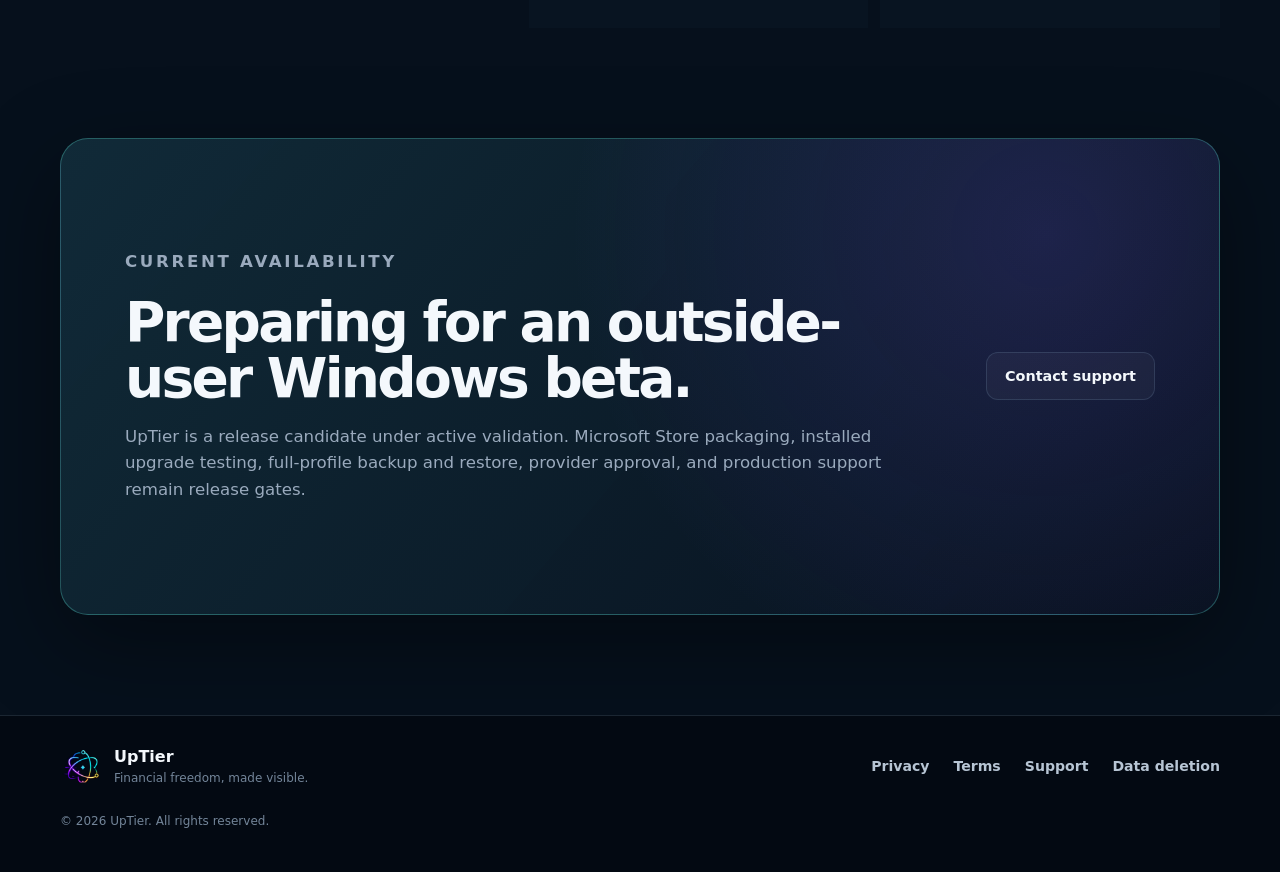
==== commit e9614b20: "Publish mobile app preview" ====
--- a/index.html
+++ b/index.html
@@ -41,6 +41,7 @@
           <div class="actions">
             <a class="button primary" href="#plaid">How connected portfolios work</a>
             <a class="button secondary" href="privacy/">Read the privacy policy</a>
+            <a class="button secondary" href="app-preview/">Open mobile layout preview</a>
           </div>
           <p class="hero-note">No UpTier account is required for local Windows features. UpTier is planning software—not a broker, bank, or investment adviser.</p>
         </div>
